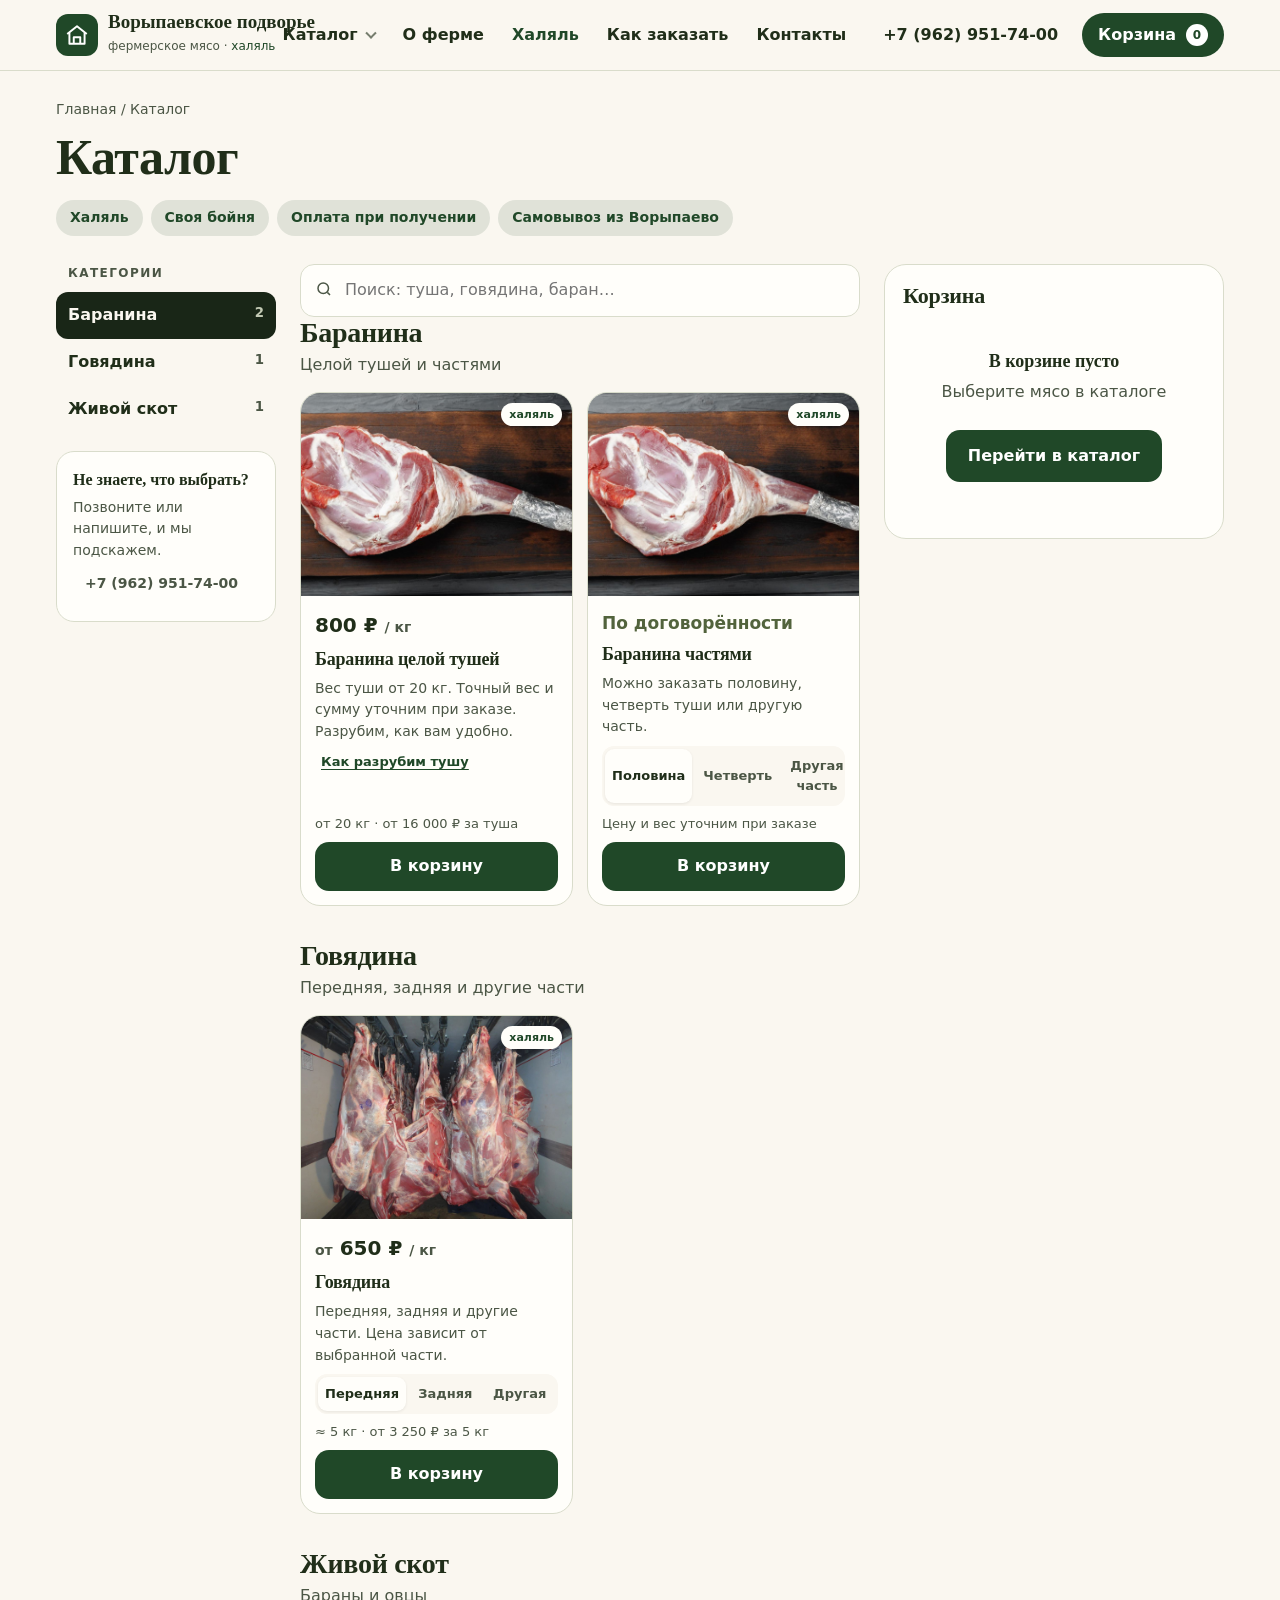
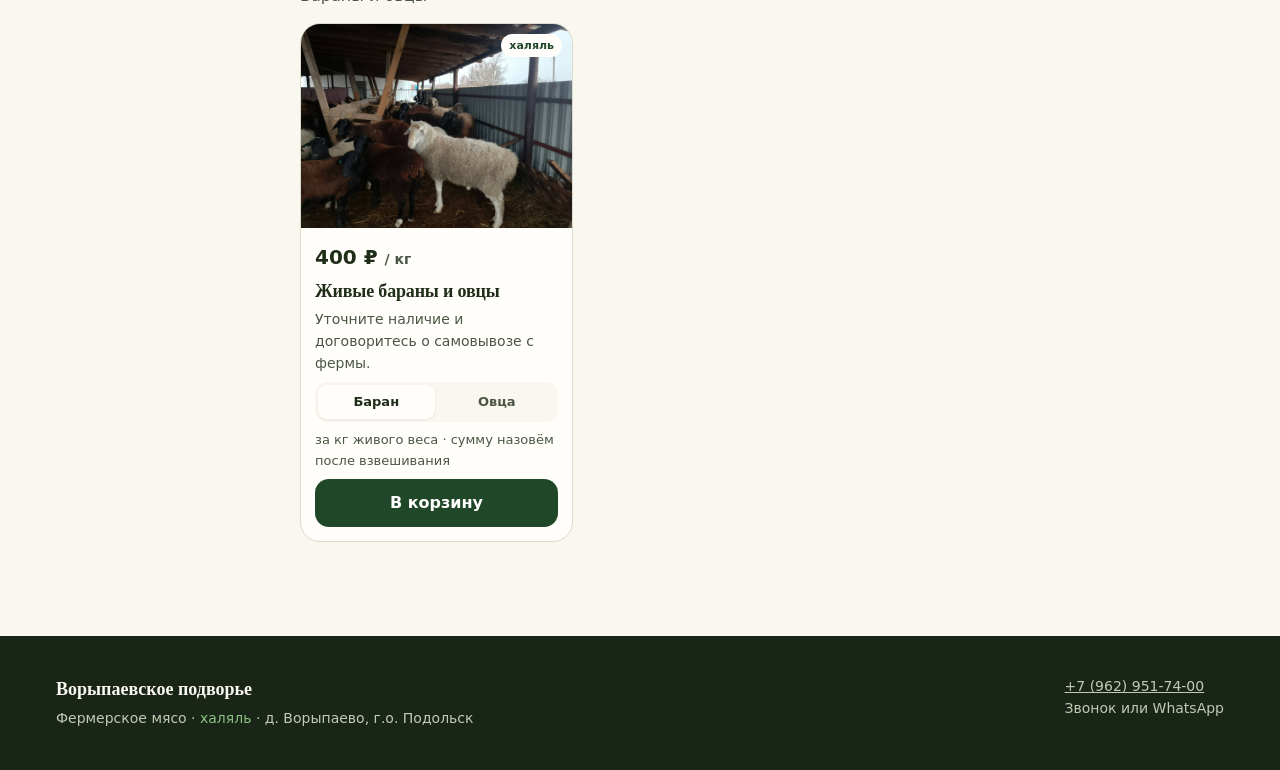
==== site/catalog.html @ b068ad24 "Сайт фермы «Ворыпаевское подворье» и прототипы дизайна Сайт (site/), опубликован на Vercel: https://" ====
<!doctype html>
<html lang="ru">
<head>
<meta charset="utf-8">
<meta name="viewport" content="width=device-width, initial-scale=1, viewport-fit=cover">
<title>Каталог — Ворыпаевское подворье</title>
<meta name="description" content="Каталог фермерского мяса халяль: баранина целой тушей и частями, говядина, живые бараны и овцы. Цены, корзина и заказ в WhatsApp.">
<meta name="theme-color" content="#204828">
<link rel="icon" href="favicon.svg" type="image/svg+xml">
<meta property="og:type" content="website">
<meta property="og:locale" content="ru_RU">
<meta property="og:title" content="Каталог — Ворыпаевское подворье">
<meta property="og:description" content="Каталог фермерского мяса халяль: баранина целой тушей и частями, говядина, живые бараны и овцы. Цены, корзина и заказ в WhatsApp.">
<meta property="og:image" content="img/sheep.jpg">
<link rel="stylesheet" href="css/style.css">
<style>
  .chead { padding-top: 28px; padding-bottom: 8px; }
  .crumbs { font-size: 14px; color: var(--muted); }
  .crumbs a { text-decoration: none; }
  .chead h1 { font-size: clamp(32px, 4.4vw, 50px); margin: 8px 0 14px; }
  .perks { display: flex; gap: 8px; flex-wrap: wrap; }
  .perks span { background: color-mix(in srgb, var(--acc) 12%, var(--bg)); color: var(--acc); border-radius: 99px; padding: 7px 14px; font-size: 14px; font-weight: 700; }

  .layout { display: grid; grid-template-columns: 220px 1fr 340px; gap: 24px; align-items: start; padding-top: 20px; padding-bottom: 60px; }
  .layout > * { min-width: 0; }
  .side { position: sticky; top: 16px; display: flex; flex-direction: column; gap: 2px; }
  .side .ttl { font-size: 12px; text-transform: uppercase; letter-spacing: .12em; color: var(--muted); font-weight: 700; padding: 0 12px 8px; }
  .side a { display: flex; justify-content: space-between; padding: 11px 12px; border-radius: 12px; text-decoration: none; font-weight: 600; }
  .side a small { color: var(--muted); }
  .side a:hover { background: var(--soft); }
  .side a.on { background: var(--deep); color: var(--deep-ink); }
  .side a.on small { color: var(--deep-muted); }
  .side .help { margin-top: 16px; background: var(--surface); border: 1px solid var(--line); border-radius: 18px; padding: 16px; font-size: 14px; color: var(--muted); }
  .side .help b { color: var(--ink); display: block; margin-bottom: 4px; font-family: var(--serif); font-size: 16px; }

  .search { position: relative; margin-bottom: 12px; }
  .search input { width: 100%; border: 1px solid var(--line); background: var(--surface); border-radius: 14px; padding: 13px 16px 13px 44px; font: inherit; color: var(--ink); }
  .search svg { position: absolute; left: 15px; top: 50%; transform: translateY(-50%); width: 18px; color: var(--muted); }
  .chips { display: none; }
  .sect { scroll-margin-top: 20px; margin-bottom: 34px; }
  .sect h2 { font-size: 28px; margin-bottom: 4px; }
  .sect .hint { color: var(--muted); margin: 0 0 14px; }
  .nores { padding: 40px; text-align: center; color: var(--muted); }

  .cartcol { position: sticky; top: 16px; background: var(--surface); border: 1px solid var(--line); border-radius: 22px; padding: 18px 18px 16px; display: flex; flex-direction: column; max-height: calc(100vh - 32px); }
  .cartcol h3 { font-size: 22px; }
  .cartcol .cl { overflow: auto; flex: 1; margin: 0 -4px; padding: 0 4px; }
  .cartcol .cf { border-top: 1px solid var(--line); padding-top: 12px; margin-top: 8px; }

  @media (max-width: 1100px) { .layout { grid-template-columns: 200px 1fr; } .cartcol { display: none; } }
  @media (max-width: 1020px) {
    .layout { grid-template-columns: 1fr; padding-top: 8px; }
    .side { display: none; }
    .chips { display: flex; gap: 6px; overflow-x: auto; position: sticky; top: 0; z-index: 20; background: var(--bg); margin: 0 -16px 10px; padding: 8px 16px; scrollbar-width: none; }
    .chips::-webkit-scrollbar { display: none; }
    .chips a { flex: none; background: var(--surface); border: 1px solid var(--line); border-radius: 99px; padding: 8px 16px; text-decoration: none; font-weight: 700; font-size: 14px; }
    .chips a.on { background: var(--deep); color: var(--deep-ink); border-color: var(--deep); }
    .sect { scroll-margin-top: 70px; }
  }
</style>
</head>
<body data-page="catalog">

<div class="wrap chead">
  <div class="crumbs"><a href="index.html">Главная</a> / Каталог</div>
  <h1>Каталог</h1>
  <div class="perks"><span>Халяль</span><span>Своя бойня</span><span>Оплата при получении</span><span>Самовывоз из Ворыпаево</span></div>
</div>

<div class="wrap layout">
  <aside class="side">
    <span class="ttl">Категории</span>
    <div id="side"></div>
    <div class="help"><b>Не знаете, что выбрать?</b>Позвоните или напишите, и мы подскажем.<br><a href="tel:+79629517400">+7 (962) 951-74-00</a></div>
  </aside>

  <main>
    <label class="search"><svg viewBox="0 0 24 24" fill="none" stroke="currentColor" stroke-width="2"><circle cx="11" cy="11" r="7"/><path d="m20 20-3.5-3.5"/></svg><input id="q" placeholder="Поиск: туша, говядина, баран…"></label>
    <nav class="chips" id="chips"></nav>
    <div id="list"></div>
  </main>

  <aside class="cartcol">
    <h3>Корзина</h3>
    <div class="cl" data-cart-list></div>
    <div class="cf" data-cart-foot></div>
  </aside>
</div>

<footer class="ft"><div class="wrap">
  <div><b>Ворыпаевское подворье</b>Фермерское мясо · <span class="hl-l">халяль</span> · д. Ворыпаево, г.о. Подольск</div>
  <div><a href="tel:+79629517400">+7 (962) 951-74-00</a><br>Звонок или WhatsApp</div>
</div></footer>

<script src="js/data.js"></script>
<script src="js/cart.js"></script>
<script src="js/app.js"></script>
<script>
const { card, onRender, $, $$ } = App;
let q = "";
$("#side").innerHTML = CATEGORIES.map((c, i) => `<a href="#c-${c.id}" data-cat="${c.id}" class="${i ? "" : "on"}">${c.title}<small>${PRODUCTS.filter((p) => p.cat === c.id).length}</small></a>`).join("");
$("#chips").innerHTML = CATEGORIES.map((c, i) => `<a href="#c-${c.id}" data-cat="${c.id}" class="${i ? "" : "on"}">${c.title}</a>`).join("");
$("#q").addEventListener("input", (e) => { q = e.target.value.trim().toLowerCase(); draw(); });

const io = new IntersectionObserver((es) => es.forEach((en) => {
  if (!en.isIntersecting) return;
  const id = en.target.dataset.cat;
  $$("#side a, #chips a").forEach((a) => a.classList.toggle("on", a.dataset.cat === id));
  const chip = $(`#chips [data-cat="${id}"]`);
  if (chip && getComputedStyle($("#chips")).display !== "none") $("#chips").scrollTo({ left: chip.offsetLeft - 16, behavior: "smooth" });
}), { rootMargin: "-35% 0px -55% 0px" });

function draw() {
  const html = CATEGORIES.map((c) => {
    const ps = PRODUCTS.filter((p) => p.cat === c.id && (!q || (p.title + " " + p.short).toLowerCase().includes(q)));
    if (!ps.length) return "";
    return `<section class="sect" id="c-${c.id}" data-cat="${c.id}"><h2>${c.title}</h2><p class="hint">${c.hint}</p><div class="pgrid">${ps.map(card).join("")}</div></section>`;
  }).join("");
  $("#list").innerHTML = html || `<div class="nores">По запросу «${q}» ничего не нашли. Позвоните, и мы подскажем.</div>`;
  $$(".sect").forEach((s) => io.observe(s));
}
onRender(draw);
if (location.hash) setTimeout(() => { const el = document.querySelector(location.hash); el && el.scrollIntoView(); }, 50);
</script>
</body>
</html>
---- site/css/style.css ----
/* Ворыпаевское подворье — стили сайта. Цвета и шрифты как у vorypaevo-farm.vercel.app */
:root, [data-palette] {
  --bg: #faf7f0; --surface: #fffefa; --soft: #eceFe2; --ink: #202e19; --muted: #4b5645; --line: #d9dccb;
  --acc: #204828; --acc-hover: #18361e; --acc-ink: #fff; --olive: #52633c;
  --deep: #192617; --deep-ink: #faf7f0; --deep-muted: #c2c9b4; --gold: #b9c49a;
  --halal: #204828; --halal-light: #8cc084;
  --serif: Georgia, "Times New Roman", serif; --sans: system-ui, -apple-system, "Segoe UI", sans-serif;
}
* { box-sizing: border-box; -webkit-tap-highlight-color: transparent; }
html { scroll-behavior: smooth; overflow-x: clip; touch-action: manipulation; -webkit-text-size-adjust: 100%; text-size-adjust: 100%; }
body { overflow-x: clip; }
button, a, input, label { touch-action: manipulation; }
/* Поля ввода не меньше 16px, иначе iPhone приближает страницу при касании */
input, textarea, select { font-size: 16px !important; }
body { margin: 0; background: var(--bg); color: var(--ink); font: 16px/1.55 var(--sans); transition: background .3s; }
body.lock { overflow: hidden; }
a { color: inherit; }
button { font: inherit; color: inherit; cursor: pointer; border: 0; background: none; }
img { display: block; max-width: 100%; }
h1, h2, h3 { font-family: var(--serif); font-weight: 700; margin: 0; line-height: 1.15; letter-spacing: -.01em; }
.wrap { max-width: 1200px; margin: 0 auto; padding: 0 16px; }
.btn { display: inline-flex; align-items: center; justify-content: center; gap: 8px; padding: 14px 22px; border-radius: 14px; font-weight: 700; text-decoration: none; transition: background .15s, transform .1s; }
.btn:active { transform: scale(.98); }
.btn.acc { background: var(--acc); color: var(--acc-ink); }
.btn.acc:hover { background: var(--acc-hover); }
.btn.line { border: 1.5px solid currentColor; }
.btn.light { background: var(--surface); color: var(--ink); }
.kicker { font-size: 13px; letter-spacing: .14em; text-transform: uppercase; font-weight: 750; color: var(--olive); }

/* Заглушка под реальный контент */
.stub { border: 2px dashed var(--acc); border-radius: 14px; padding: 12px 14px; color: var(--acc); font-size: 13px; font-weight: 600; background: color-mix(in srgb, var(--acc) 6%, transparent); }
.ph { background: linear-gradient(135deg, var(--soft), color-mix(in srgb, var(--soft) 70%, var(--acc) 30%)); display: grid; place-items: center; color: color-mix(in srgb, var(--ink) 55%, transparent); font-size: 13px; font-weight: 700; text-align: center; padding: 10px; position: relative; }

/* шапка */
.hdr { position: relative; z-index: 40; background: var(--bg); border-bottom: 1px solid var(--line); }
.hdr .wrap { display: flex; align-items: center; gap: 24px; height: 70px; }
.logo { display: flex; align-items: center; gap: 10px; text-decoration: none; min-width: 0; }
.logo > span:last-child { min-width: 0; }
.logo .mk { flex: none; }
.logo .mk { width: 42px; height: 42px; border-radius: 12px; background: var(--acc); color: var(--acc-ink); display: grid; place-items: center; }
.logo .mk svg { width: 26px; height: 26px; }
.logo b { font-family: var(--serif); font-size: clamp(15px, 4.6vw, 19px); display: block; line-height: 1.1; white-space: nowrap; }
.logo small { font-size: 12px; color: var(--muted); white-space: nowrap; }
.nav { display: flex; gap: 2px; flex: 1; }
.nav > a, .nav .dd > button { padding: 10px 13px; border-radius: 10px; text-decoration: none; font-weight: 600; white-space: nowrap; }
.nav > a:hover, .nav .dd > button:hover, .nav .dd.open > button { background: var(--soft); }
.nav > a.on { color: var(--acc); }
.dd { position: relative; }
.dd > button::after { content: ""; display: inline-block; width: 6px; height: 6px; border-right: 2px solid; border-bottom: 2px solid; transform: rotate(45deg) translate(-2px, -2px); margin-left: 9px; opacity: .6; }
.mega { position: absolute; top: calc(100% + 10px); left: 0; width: 540px; background: var(--surface); border: 1px solid var(--line); border-radius: 18px; padding: 10px; display: grid; grid-template-columns: 1fr 1fr; gap: 4px; box-shadow: 0 24px 50px rgba(60,40,20,.16); opacity: 0; pointer-events: none; transform: translateY(-6px); transition: .18s; }
.dd.open .mega { opacity: 1; pointer-events: auto; transform: none; }
.mega a { display: block; padding: 14px; border-radius: 12px; text-decoration: none; }
.mega a:hover { background: var(--soft); }
.mega b { display: block; }
.mega small { color: var(--muted); }
.mega .all { grid-column: 1 / -1; text-align: center; font-weight: 700; color: var(--acc); background: var(--bg); }
.hcall { font-weight: 700; text-decoration: none; white-space: nowrap; }
.hcart { display: flex; align-items: center; gap: 10px; background: var(--acc); color: var(--acc-ink); padding: 10px 16px; border-radius: 999px; font-weight: 700; white-space: nowrap; }
.hcart .n { background: var(--acc-ink); color: var(--acc); min-width: 22px; height: 22px; border-radius: 99px; display: grid; place-items: center; font-size: 12px; padding: 0 6px; }
.burger { display: none; flex: none; width: 44px; height: 44px; border-radius: 12px; border: 1px solid var(--line); margin-left: auto; }
.burger i, .burger i::before, .burger i::after { content: ""; display: block; width: 18px; height: 2px; background: var(--ink); margin: auto; position: relative; }
.burger i::before { position: absolute; top: -6px; } .burger i::after { position: absolute; top: 6px; }
@media (max-width: 1020px) { .nav, .hcall, .hcart { display: none; } .burger { display: block; } }

.mnav { position: fixed; inset: 0; z-index: 70; background: var(--bg); padding: 12px 16px 30px; overflow: auto; display: none; }
.mnav.open { display: block; }
.mnav .top { display: flex; justify-content: space-between; align-items: center; height: 54px; }
.x { width: 44px; height: 44px; border-radius: 12px; background: var(--soft); font-size: 22px; }
.mnav h4 { font-size: 12px; letter-spacing: .14em; text-transform: uppercase; color: var(--muted); margin: 20px 0 8px; }
.mnav .cat { display: flex; justify-content: space-between; align-items: center; background: var(--surface); border: 1px solid var(--line); border-radius: 14px; padding: 14px 16px; text-decoration: none; margin-bottom: 8px; }
.mnav .cat small { display: block; color: var(--muted); }
.mnav .pl { display: block; padding: 14px 2px; border-bottom: 1px solid var(--line); text-decoration: none; font-size: 18px; font-family: var(--serif); }

/* карточка товара */
.pgrid { display: grid; grid-template-columns: repeat(auto-fill, minmax(230px, 1fr)); gap: 14px; }
.pc { background: var(--surface); border: 1px solid var(--line); border-radius: 20px; overflow: hidden; display: flex; flex-direction: column; }
.pc .ph { aspect-ratio: 4 / 3; }
.pc .ph { overflow: hidden; }
.pc .ph img { position: absolute; inset: 0; width: 100%; height: 100%; object-fit: cover; }
.pc .ph .ill { position: absolute; left: 8px; bottom: 8px; z-index: 1; background: rgba(0,0,0,.5); color: #fff; font-size: 10px; font-weight: 600; padding: 2px 7px; border-radius: 99px; }
.pc .badge, .pc .hal { z-index: 1; }
.pc .hal { background: var(--surface) !important; color: var(--halal) !important; font-weight: 800 !important; }
.hl { color: var(--halal) !important; }
.hl-l { color: var(--halal-light) !important; }
.nav > a.hl { font-weight: 700; }
.pc .badge { position: absolute; top: 10px; left: 10px; background: var(--deep); color: var(--deep-ink); font-size: 12px; padding: 3px 10px; border-radius: 99px; }
.pc .hal { position: absolute; top: 10px; right: 10px; background: var(--surface); color: var(--ink); font-size: 11px; padding: 3px 8px; border-radius: 99px; font-weight: 700; }
.pc .b { padding: 14px; display: flex; flex-direction: column; gap: 8px; flex: 1; }
.pc .pr { font-weight: 800; font-size: 20px; }
.pc .pr small { color: var(--muted); font-weight: 600; font-size: 14px; }
.pc h3 { font-size: 18px; }
.pc p { margin: 0; color: var(--muted); font-size: 14px; }
.pc .apx { color: var(--muted); font-size: 13px; margin-top: auto; }
.pc .opts { display: flex; gap: 4px; background: var(--bg); border-radius: 12px; padding: 3px; }
.pc .opts button { flex: 1; padding: 7px; border-radius: 9px; font-size: 13px; font-weight: 700; color: var(--muted); }
.pc .opts button.on { background: var(--surface); color: var(--ink); box-shadow: 0 1px 3px rgba(0,0,0,.08); }
.pc .schema { font-size: 13px; color: var(--acc); font-weight: 700; text-decoration: underline; text-underline-offset: 3px; align-self: flex-start; }
.add { background: var(--acc); color: var(--acc-ink); border-radius: 14px; padding: 12px; font-weight: 700; }
.add:hover { background: var(--acc-hover); }
.stp { display: flex; align-items: center; justify-content: space-between; background: var(--soft); border-radius: 14px; }
.stp button { width: 46px; height: 44px; font-size: 20px; font-weight: 700; }
.stp span { font-weight: 800; }
.stp span small { font-weight: 600; color: var(--muted); }
@media (max-width: 560px) {
  .pgrid { grid-template-columns: repeat(2, minmax(0, 1fr)); gap: 10px; }
  .pc { min-width: 0; }
  .pc .b { padding: 10px; }
  .pc .opts button { padding: 7px 2px; font-size: 12px; }
  .stp span small { display: none; }
  .stp button { width: 38px; }
  .add { padding: 11px 6px; }
  .pc h3 { font-size: 15px; }
  .pc p { display: none; }
  .pc .pr { font-size: 17px; }
}

/* корзина (общий блок) */
.ci { display: grid; grid-template-columns: 1fr auto; gap: 4px 10px; padding: 14px 0; border-bottom: 1px solid var(--line); }
.ci .t { font-weight: 700; }
.ci small { color: var(--muted); }
.ci .s { font-weight: 700; text-align: right; }
.ci .mini { display: flex; align-items: center; background: var(--soft); border-radius: 10px; justify-self: start; }
.ci .mini button { width: 34px; height: 36px; font-weight: 800; }
.ci .mini span { min-width: 18px; text-align: center; font-weight: 800; }
.ci .rm { font-size: 13px; color: var(--muted); text-decoration: underline; justify-self: end; }
.cform { display: grid; gap: 10px; padding-top: 16px; }
.seg { display: grid; grid-template-columns: 1fr 1fr; background: var(--soft); border-radius: 14px; padding: 4px; }
.seg button { padding: 10px; border-radius: 11px; font-weight: 700; font-size: 14px; color: var(--muted); }
.seg button.on { background: var(--surface); color: var(--ink); box-shadow: 0 1px 4px rgba(0,0,0,.08); }
.cform label { display: grid; gap: 5px; font-size: 13px; color: var(--muted); }
.cform input { border: 1px solid var(--line); background: var(--surface); border-radius: 12px; padding: 12px; font: inherit; color: var(--ink); width: 100%; }
.ctot { display: flex; justify-content: space-between; align-items: baseline; }
.ctot b { font-family: var(--serif); font-size: 26px; }
.cnote { font-size: 13px; color: var(--muted); margin: 2px 0 12px; }
.wa { width: 100%; background: #25d366; color: #052e15; border-radius: 14px; padding: 15px; font-weight: 800; font-size: 16px; display: flex; align-items: center; justify-content: center; gap: 8px; }
.wa svg { width: 20px; height: 20px; }
.cempty { text-align: center; color: var(--muted); padding: 40px 10px; }
.cempty b { display: block; color: var(--ink); font-size: 18px; font-family: var(--serif); margin-bottom: 4px; }

/* выезжающая корзина: справа на ПК, снизу на телефоне */
.ovl { position: fixed; inset: 0; z-index: 80; background: rgba(40,25,15,.45); opacity: 0; pointer-events: none; transition: .25s; }
.ovl.open { opacity: 1; pointer-events: auto; }
.drawer { position: fixed; z-index: 90; top: 0; right: 0; bottom: 0; width: 430px; max-width: 100%; background: var(--surface); display: flex; flex-direction: column; transform: translateX(100%); transition: transform .3s cubic-bezier(.2,.8,.2,1); }
.drawer.open { transform: none; }
.drawer .grip { display: none; width: 44px; height: 5px; border-radius: 9px; background: var(--line); margin: 10px auto 0; }
.drawer .dh { display: flex; justify-content: space-between; align-items: center; padding: 14px 20px; border-bottom: 1px solid var(--line); }
.drawer .dh h3 { font-size: 24px; }
.drawer .ds { flex: 1; overflow: auto; padding: 0 20px; }
.drawer .df { border-top: 1px solid var(--line); padding: 14px 20px calc(14px + env(safe-area-inset-bottom)); }
@media (max-width: 1020px) {
  .drawer { top: auto; left: 0; width: 100%; height: 92dvh; border-radius: 24px 24px 0 0; transform: translateY(100%); }
  .drawer .grip { display: block; }
}

/* нижняя панель на телефоне */
.mbar { display: none; position: fixed; left: 0; right: 0; bottom: 0; z-index: 50; background: color-mix(in srgb, var(--surface) 96%, transparent); backdrop-filter: blur(12px); border-top: 1px solid var(--line); padding: 8px 10px calc(8px + env(safe-area-inset-bottom)); gap: 6px; }
.mbar a, .mbar button { display: flex; flex-direction: column; align-items: center; justify-content: center; gap: 2px; font-size: 11px; font-weight: 700; text-decoration: none; color: var(--muted); min-width: 58px; padding: 4px; }
.mbar svg { width: 22px; height: 22px; }
.mbar .on { color: var(--ink); }
.mbar .mc { flex: 1; min-width: 0; flex-direction: row; justify-content: space-between; gap: 6px; background: var(--acc); color: var(--acc-ink); border-radius: 14px; padding: 0 12px; font-size: 14px; white-space: nowrap; }
@media (max-width: 400px) { .mbar { gap: 2px; padding-left: 6px; padding-right: 6px; } .mbar a { min-width: 50px; } .mbar .mc small { display: none; } }
@media (max-width: 360px) { .mbar a { min-width: 44px; padding: 4px 2px; } .mbar .mc { padding: 0 10px; font-size: 13px; } }
.mbar .mc small { display: block; font-size: 11px; opacity: .85; font-weight: 600; text-align: left; }
@media (max-width: 1020px) { .mbar { display: flex; } body { padding-bottom: 76px; } }

/* окно со схемой */
.modal { position: fixed; inset: 0; z-index: 95; background: rgba(40,25,15,.5); display: none; align-items: center; justify-content: center; padding: 16px; }
.modal.open { display: flex; }
.modal .box { background: var(--surface); border-radius: 22px; max-width: 640px; width: 100%; padding: 20px; }
.modal .bh { display: flex; justify-content: space-between; align-items: center; margin-bottom: 6px; }
.modal p { color: var(--muted); margin: 0 0 10px; }
.chart .part { fill: var(--soft); stroke: var(--ink); stroke-width: 2.5; stroke-linejoin: round; }
.chart .part:hover { fill: var(--gold); }
.chart .body { fill: var(--surface); stroke: var(--ink); stroke-width: 2.5; stroke-linejoin: round; }
.chart text { font: 700 15px var(--sans); text-anchor: middle; pointer-events: none; fill: var(--ink); }
@media (max-width: 560px) { .chart text { font-size: 20px; } }

.toast { position: fixed; left: 50%; bottom: 96px; transform: translate(-50%, 16px); background: var(--deep); color: var(--deep-ink); padding: 12px 18px; border-radius: 999px; font-weight: 700; z-index: 99; opacity: 0; transition: .25s; pointer-events: none; white-space: nowrap; }
.toast.show { opacity: 1; transform: translate(-50%, 0); }


footer.ft { background: var(--deep); color: var(--deep-muted); padding: 40px 0; font-size: 14px; }
footer.ft .wrap { display: flex; justify-content: space-between; gap: 20px; flex-wrap: wrap; }
footer.ft b { color: var(--deep-ink); font-family: var(--serif); font-size: 18px; display: block; margin-bottom: 4px; }

/* цена «по договорённости», заглушка фото */
.pc .pr-na { font-size: 17px; color: var(--olive); }
.pc .pr small:first-child { font-weight: 600; color: var(--muted); }
.pc .noimg { color: var(--muted); }
.ci .s small { color: var(--muted); font-weight: 600; }
.illu { position: absolute; right: 12px; top: 12px; background: rgba(0,0,0,.45); color: #fff; font-size: 11px; padding: 3px 9px; border-radius: 99px; }
body.lock .toast { display: none; }
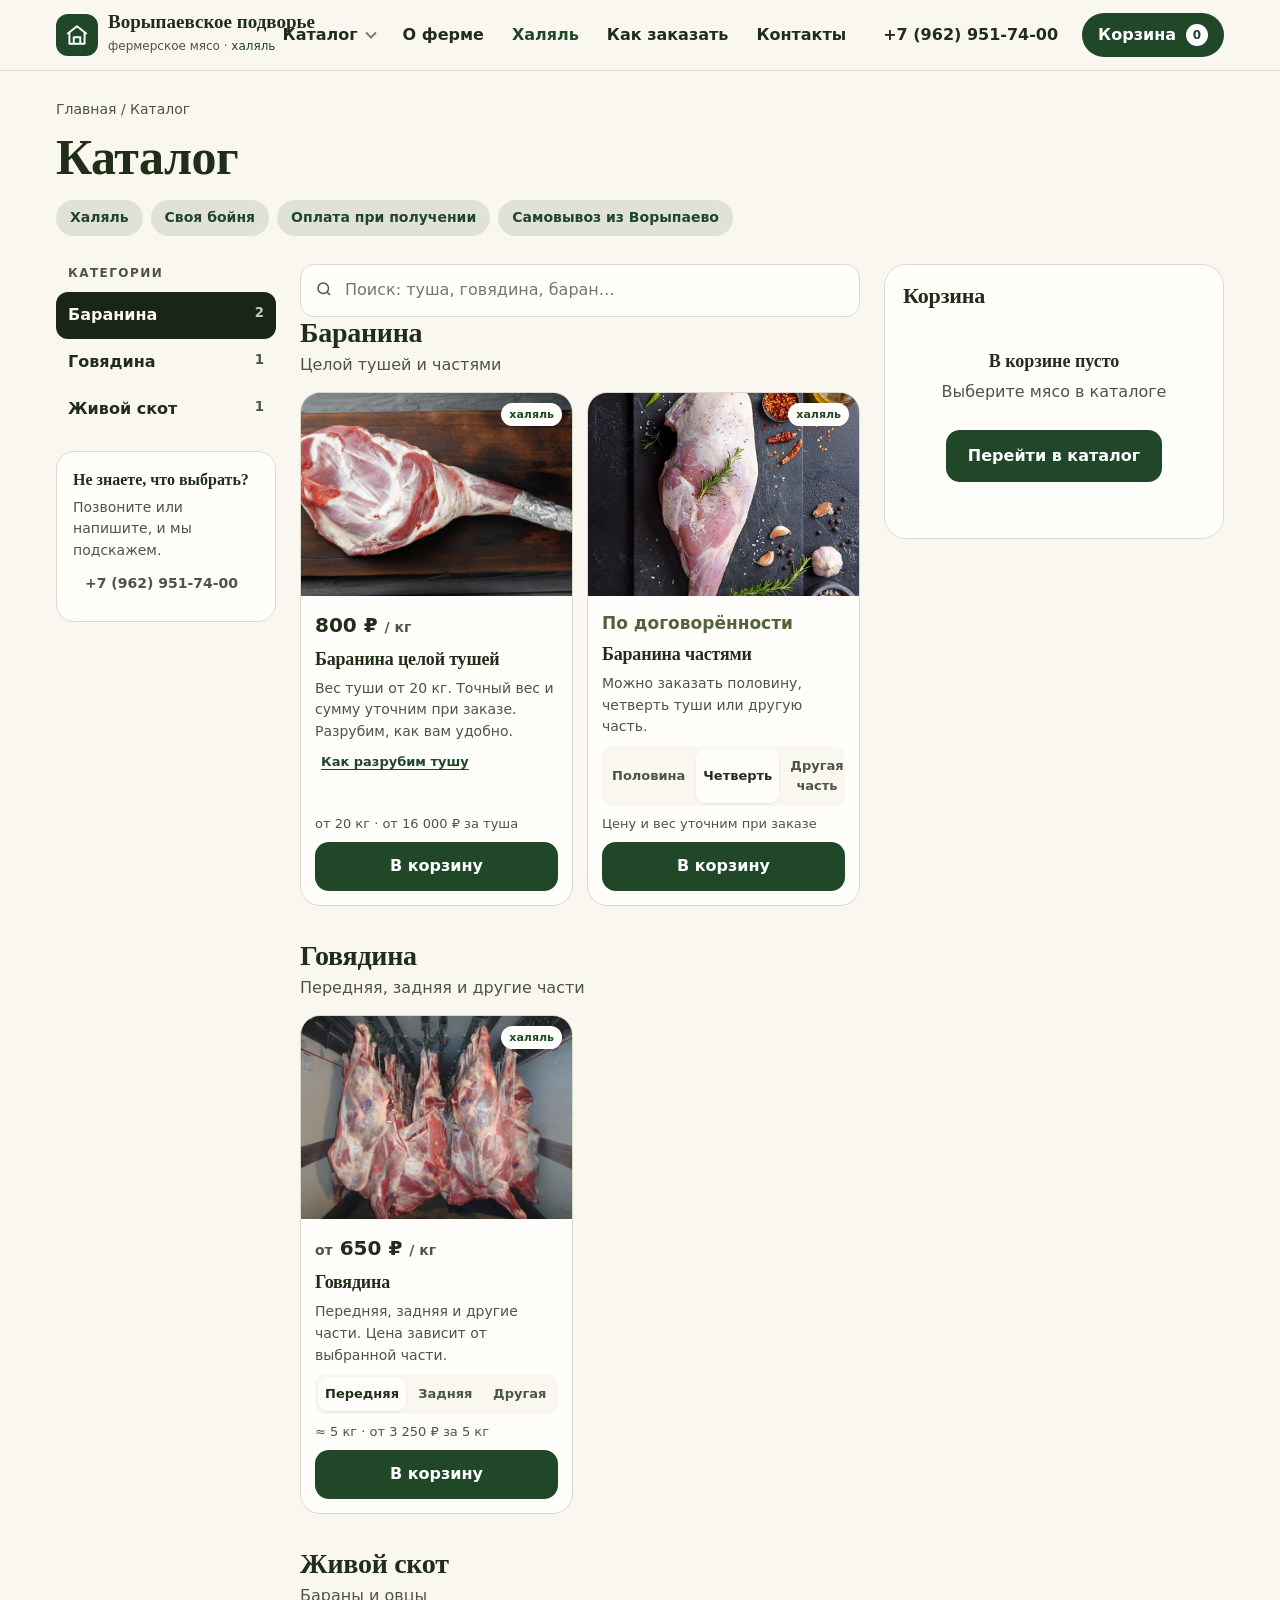
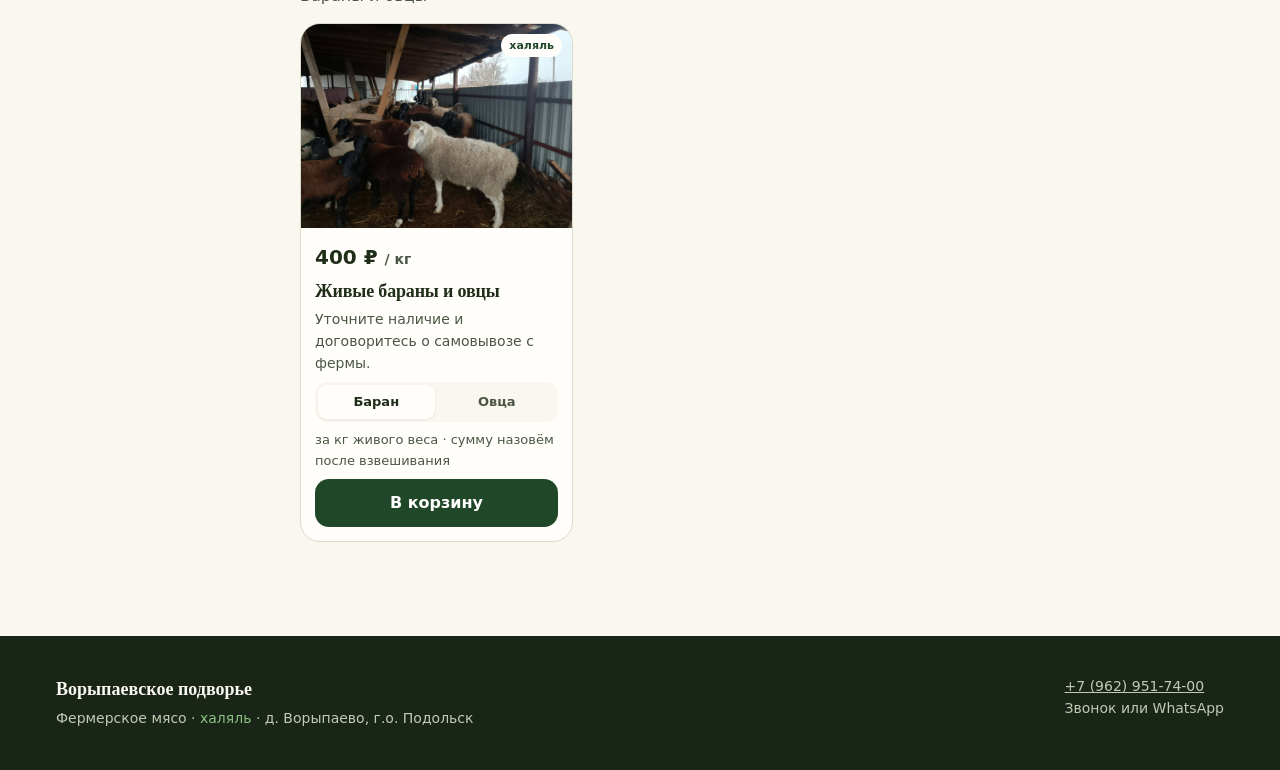
==== commit 094899bc: "Обновлять фото и скрипты без старого кэша браузера" ====
--- a/site/catalog.html
+++ b/site/catalog.html
@@ -92,9 +92,10 @@
   <div><a href="tel:+79629517400">+7 (962) 951-74-00</a><br>Звонок или WhatsApp</div>
 </div></footer>
 
-<script src="js/data.js"></script>
+<script src="js/data.js?v=20261110-photos"></script>
 <script src="js/cart.js"></script>
-<script src="js/app.js"></script>
+<script src="js/version.js"></script>
+<script src="js/app.js?v=20261110-photos"></script>
 <script>
 const { card, onRender, $, $$ } = App;
 let q = "";
--- a/site/css/style.css
+++ b/site/css/style.css
@@ -190,3 +190,5 @@
 .ci .s small { color: var(--muted); font-weight: 600; }
 .illu { position: absolute; right: 12px; top: 12px; background: rgba(0,0,0,.45); color: #fff; font-size: 11px; padding: 3px 9px; border-radius: 99px; }
 body.lock .toast { display: none; }
+footer.ft .ver { flex-basis: 100%; font-size: 12px; opacity: .6; }
+footer.ft .ver a { color: inherit; }
